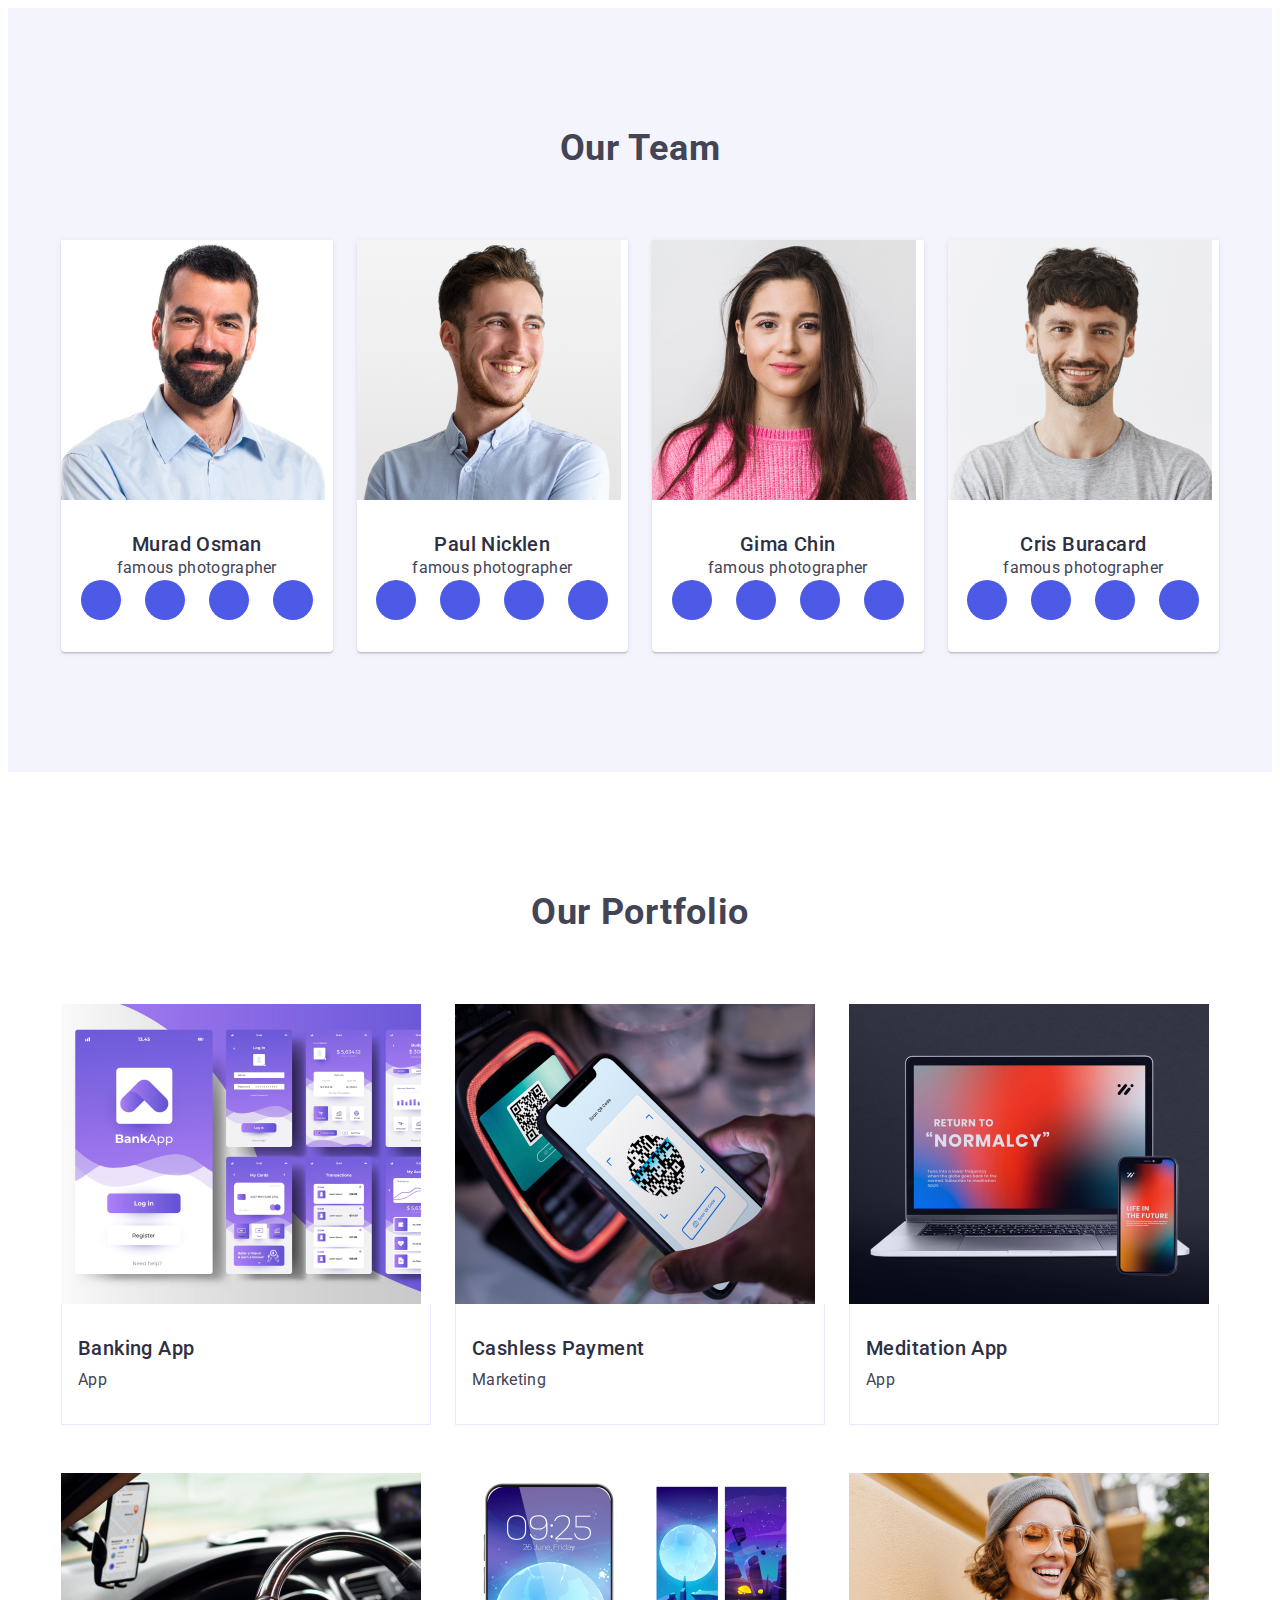
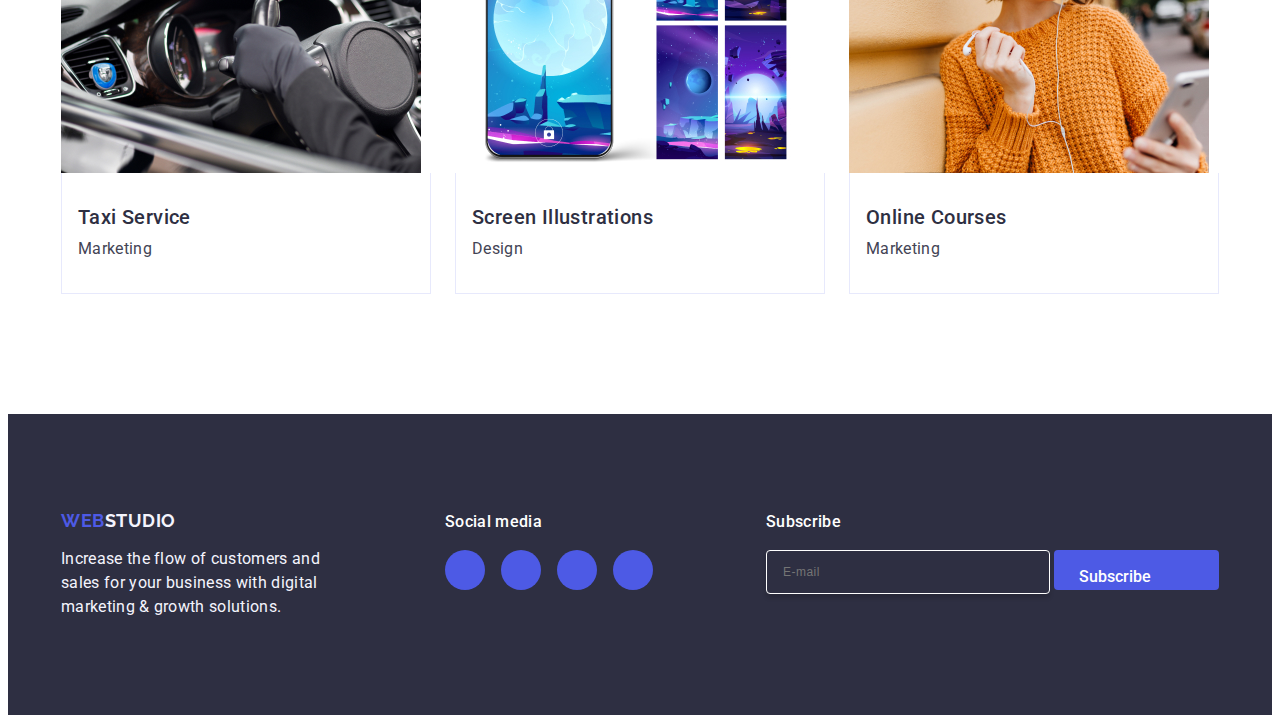
==== index1.html @ aabe5c64 "j" ====
<!DOCTYPE html>
<html lang="en">

<head>
    <meta charset="UTF-8">
    <meta name="viewport" content="width=device-width, initial-scale=1.0">
    <title>Document</title>
    <link rel="preconnect" href="https://fonts.googleapis.com">
    <link rel="preconnect" href="https://fonts.gstatic.com" crossorigin>
    <link
        href="https://fonts.googleapis.com/css2?family=Kaushan+Script&family=Montserrat:wght@400;700&family=Raleway:ital,wght@0,400;1,100;1,400&family=Roboto:wght@500&display=swap"
        rel="stylesheet">
    <link rel="preconnect" href="https://fonts.googleapis.com">
    <link rel="preconnect" href="https://fonts.gstatic.com" crossorigin>
    <link
        href="https://fonts.googleapis.com/css2?family=Kaushan+Script&family=Montserrat:wght@400;700&family=Raleway:ital,wght@0,400;1,100;1,400&family=Roboto:wght@100;500&display=swap"
        rel="stylesheet">
    <link rel="stylesheet" href="https://cdnjs.cloudflare.com/ajax/libs/modern-normalize/2.0.0/modern-normalize.min.css"
        integrity="sha512-4xo8blKMVCiXpTaLzQSLSw3KFOVPWhm/TRtuPVc4WG6kUgjH6J03IBuG7JZPkcWMxJ5huwaBpOpnwYElP/m6wg=="
        crossorigin="anonymous" referrerpolicy="no-referrer" />
    <link rel="stylesheet" href="css/style.css">


</head>
<body class="body">
    <section class="sectionthird">
        <div class="container">
            <h2 class="ourteam">Our Team</h2>
            <ul class="forthscroll">
                <li class="teamlist">
                    <img class="picture" src="./images/images.jpg" alt="First">
                    <div class="listcontainer">
                        <h3 class="personal-name">Murad Osman</h3>
                        <p class="secondparagraf">famous photographer</p>
                        <ul class="social-networks">
                            <li class="popular-networks">
                                <a class="link-popular-network" href="https://www.instagram.com/muradosmann/">
                                    <svg class="icons-popular-network" width="16" height="16">
                                        <use href="./images/icons.svg#icon-instagram-2">
    
                                        </use>
                                    </svg>
                                </a>
                            </li>
                            <li class="popular-networks">
                                <a class="link-popular-network" href="">
                                    <svg class="icons-popular-network" width="16" height="16">
                                        <use href="./images/icons.svg#icon-twitter-1">
    
                                        </use>
                                    </svg>
                                </a>
                            </li>
                            <li class="popular-networks">
                                <a class="link-popular-network" href="https://www.facebook.com/murad.osmanov/">
                                    <svg class="icons-popular-network" width="16" height="16">
                                        <use href="./images/icons.svg#icon-facebook-1">
    
                                        </use>
                                    </svg>
                                </a>
                            </li>
                            <li class="popular-networks">
                                <a class="link-popular-network" href="https://qa.linkedin.com/in/murad-osman-aaa67392?trk=people-guest_people_search-card">
                                    <svg class="icons-popular-network" width="16" height="16">
                                        <use href="./images/icons.svg#icon-linkedin-1">
    
                                        </use>
                                    </svg>
                                </a>
                            </li>
    
                        </ul>
                    </div>
    
    
                </li>
                <li class="teamlist">
                    <img src="./images/images(1).jpg" alt="Second" class="picture">
                    <div class="listcontainer">
                        <h3 class="personal-name">Paul Nicklen</h3>
                        <p class="secondparagraf">famous photographer</p>
                        <ul class="social-networks">
                            <li class="popular-networks">
                                <a class="link-popular-network" href="https://www.instagram.com/paulnicklen/">
                                    <svg class="icons-popular-network" width="16" height="16">
                                        <use href="./images/icons.svg#icon-instagram-2">
    
                                        </use>
                                    </svg>
                                </a>
                            </li>
                            <li class="popular-networks">
                                <a class="link-popular-network" href="">
                                    <svg class="icons-popular-network" width="16" height="16">
                                        <use href="./images/icons.svg#icon-twitter-1">
    
                                        </use>
                                    </svg>
                                </a>
                            </li>
                            <li class="popular-networks">
                                <a class="link-popular-network" href="https://www.facebook.com/paulnicklen/?locale=uk_UA">
                                    <svg class="icons-popular-network" width="16" height="16">
                                        <use href="./images/icons.svg#icon-facebook-1">
    
                                        </use>
                                    </svg>
                                </a>
                            </li>
                            <li class="popular-networks">
                                <a class="link-popular-network" href="https://ca.linkedin.com/in/paulnicklen">
                                    <svg class="icons-popular-network" width="16" height="16">
                                        <use href="./images/icons.svg#icon-linkedin-1">
    
                                        </use>
                                    </svg>
                                </a>
                            </li>
    
                        </ul>
                    </div>
    
                </li>
                <li class="teamlist">
                    <img src="./images/images(2).jpg" alt="Third" class="picture">
                    <div class="listcontainer">
                        <h3 class="personal-name">Gima Chin</h3>
                        <p class="secondparagraf">famous photographer</p>
                        <ul class="social-networks">
                            <li class="popular-networks">
                                <a class="link-popular-network" href="https://www.instagram.com/jimmy_chin/">
                                    <svg class="icons-popular-network" width="16" height="16">
                                        <use href="./images/icons.svg#icon-instagram-2">
    
                                        </use>
                                    </svg>
                                </a>
                            </li>
                            <li class="popular-networks">
                                <a class="link-popular-network" href="">
                                    <svg class="icons-popular-network" width="16" height="16">
                                        <use href="./images/icons.svg#icon-twitter-1">
    
                                        </use>
                                    </svg>
                                </a>
                            </li>
                            <li class="popular-networks">
                                <a class="link-popular-network" href="https://m.facebook.com/story.php?story_fbid=pfbid0i3Fjp8Tf3xYfPjSkAqc81j6eZsT61xGSkfozCUS9QRbA53wp9Hopq6xRdxMQD6QPl&id=605854529581047">
                                    <svg class="icons-popular-network" width="16" height="16">
                                        <use href="./images/icons.svg#icon-facebook-1">
    
                                        </use>
                                    </svg>
                                </a>
                            </li>
                            <li class="popular-networks">
                                <a class="link-popular-network" href="https://www.linkedin.com/in/jimmy-chin-1407905">
                                    <svg class="icons-popular-network" width="16" height="16">
                                        <use href="./images/icons.svg#icon-linkedin-1">
    
                                        </use>
                                    </svg>
                                </a>
                            </li>
    
                        </ul>
                    </div>
    
                </li>
                <li class="teamlist">
                    <img src="./images/images(3).jpg" alt="Fourth" class="picture">
                    <div class="listcontainer">
                        <h3 class="personal-name">Cris Buracard</h3>
                        <p class="secondparagraf">famous photographer</p>
                        <ul class="social-networks">
                            <li class="popular-networks">
                                <a class="link-popular-network" href="https://www.instagram.com/chrisburkard/?hl=en">
                                    <svg class="icons-popular-network" width="16" height="16">
                                        <use href="./images/icons.svg#icon-instagram-2">
    
                                        </use>
                                    </svg>
                                </a>
                            </li>
                            <li class="popular-networks">
                                <a class="link-popular-network" href="">
                                    <svg class="icons-popular-network" width="16" height="16">
                                        <use href="./images/icons.svg#icon-twitter-1">
    
                                        </use>
                                    </svg>
                                </a>
                            </li>
                            <li class="popular-networks">
                                <a class="link-popular-network" href="">
                                    <svg class="icons-popular-network" width="16" height="16">
                                        <use href="./images/icons.svg#icon-facebook-1">
    
                                        </use>
                                    </svg>
                                </a>
                            </li>
                            <li class="popular-networks">
                                <a class="link-popular-network" href="">
                                    <svg class="icons-popular-network" width="16" height="16">
                                        <use href="./images/icons.svg#icon-linkedin-1">
    
                                        </use>
                                    </svg>
                                </a>
                            </li>
    
                        </ul>
                    </div>
    
                </li>
    
            </ul>
        </div>
    </section>
</body>


























<section class="sectionforth">
    <div class="container">
        <h2 class="ourteam">Our Portfolio</h2>
        <ul class="fifthscroll">
            <li class="portfoliolist">
                <div class="image-container">
                    <img src="./images/images4.jpg" alt="Fifth" class="portfolio-images">
                    <p class="paragraf-picture">
                        14 Stylish and User-Friendly App Design Concepts · Task Manager App · Calorie Tracker
                        App · Exotic Fruit Ecommerce App ·
                        Cloud Storage App
                    </p>
                </div>

                <div class="portfoliocontainer">

                    <h3 class="portfoliotitle">Banking App</h3>
                    <p class="firstparagraf">App</p>
                </div>


            </li>
            <li class="portfoliolist">
                <div class="image-container">
                    <img src="./images/images5.jpg" alt="Sixth" class="portfolio-images">
                    <p class="paragraf-picture">
                        14 Stylish and User-Friendly App Design Concepts · Task Manager App · Calorie Tracker
                        App · Exotic Fruit Ecommerce
                        App ·
                        Cloud Storage App
                    </p>
                </div>
                <div class="portfoliocontainer">

                    <h3 class="portfoliotitle">Cashless Payment</h3>
                    <p class="firstparagraf">Marketing</p>
                </div>

            </li>
            <li class="portfoliolist">
                <div class="image-container">
                    <img src="./images/images6.jpg" alt="Seventh" class="portfolio-images">
                    <p class="paragraf-picture">
                        14 Stylish and User-Friendly App Design Concepts · Task Manager App · Calorie Tracker
                        App · Exotic Fruit Ecommerce
                        App ·
                        Cloud Storage App
                    </p>
                </div>
                <div class="portfoliocontainer">

                    <h3 class="portfoliotitle">Meditation App</h3>
                    <p class="firstparagraf">App</p>
                </div>

            </li>
            <li class="portfoliolist">
                <div class="image-container">
                    <img src="./images/images7.jpg" alt="Eighth" class="portfolio-images">
                    <p class="paragraf-picture">
                        14 Stylish and User-Friendly App Design Concepts · Task Manager App · Calorie Tracker
                        App · Exotic Fruit Ecommerce
                        App ·
                        Cloud Storage App
                    </p>
                </div>
                <div class="portfoliocontainer">

                    <h3 class="portfoliotitle">Taxi Service</h3>
                    <p class="firstparagraf">Marketing</p>
                </div>

            </li>
            <li class="portfoliolist">
                <div class="image-container">
                    <img src="./images/images8.jpg" alt="Ninth" class="portfolio-images">
                    <p class="paragraf-picture">
                        14 Stylish and User-Friendly App Design Concepts · Task Manager App · Calorie Tracker
                        App · Exotic Fruit Ecommerce
                        App ·
                        Cloud Storage App
                    </p>
                </div>
                <div class="portfoliocontainer">

                    <h3 class="portfoliotitle">Screen Illustrations</h3>
                    <p class="firstparagraf">Design</p>
                </div>

            </li>
            <li class="portfoliolist">
                <div class="image-container">
                    <img src="./images/images9.jpg" alt="Tenth" class="portfolio-images">
                    <p class="paragraf-picture">
                        14 Stylish and User-Friendly App Design Concepts · Task Manager App · Calorie Tracker
                        App · Exotic Fruit Ecommerce
                        App ·
                        Cloud Storage App
                    </p>
                </div>
                <div class="portfoliocontainer">

                    <h3 class="portfoliotitle">Online Courses</h3>
                    <p class="firstparagraf">Marketing</p>
                </div>

            </li>


        </ul>
    </div>
</section>



</main>
<!-- Нижняя часть -->
<footer class="footer">
    <div class="footer-container container">
        <div class="block-footer">
            <a class="logo-type-second" href="./index.html">Web<span class="sppart-second">Studio</span></a>
            <p class="footerparagraf">Increase the flow of customers and sales for your business with digital
                marketing & growth
                solutions.</p>
        </div>
        <div class="footer-social-media">
            <p class="second-footer-paragraf">
                Social media
            </p>
            <ul class="footer-social-networks">
                <li class="footer-list">
                    <a class="footer-link" href="">
                        <svg class="footer-icons" width="24" height="24">
                            <use href="./images/icons.svg#icon-instagram-2">

                            </use>
                        </svg>
                    </a>
                </li>
                <li class="footer-list">
                    <a class="footer-link" href="">
                        <svg class="footer-icons" width="24" height="24">
                            <use href="./images/icons.svg#icon-twitter-1">

                            </use>
                        </svg>
                    </a>
                </li>
                <li class="footer-list">
                    <a class="footer-link" href="">
                        <svg class="footer-icons" width="24" height="24">
                            <use href="./images/icons.svg#icon-facebook-1">

                            </use>
                        </svg>
                    </a>
                </li>
                <li class="footer-list">
                    <a class="footer-link" href="">
                        <svg class="footer-icons" width="24" height="24">
                            <use href="./images/icons.svg#icon-linkedin-1">

                            </use>
                        </svg>
                    </a>
                </li>
            </ul>
        </div>
        <div class="container-form">
            <p class="paragraf-form">Subscribe</p>
            <form class="place-post" action="form">
                <label class="sticker" for="e-mail">
                    <input class="e-mail" name="post" type="email" id="e-mail" placeholder="E-mail">
                </label>
                <button class="subscribe-button" type="submit">
                    Subscribe
                    <svg class="subsribe-footer-icons" width="24" height="24">
                        <use href="./images/icons.svg#icon-Frame-3">

                        </use>
                    </svg>
                </button>
            </form>
        </div>
    </div>

</footer>
<div class="container-modal-window">
    <div class="modal-window">
        <button type="button" class="window-cross" title="close">
            <svg class="modal-icons" width="8" height="8">
                <use href="./images/icons.svg#icon-close-black-18dp-2-1"></use>
            </svg>
        </button>
        <p class="modal-paragraf">
            Leave your contacts and we will call you back
        </p>
        <form action="form">
            <div class="form-modal-window">
                <label class="first-field" for="user-name">
                    Name
                </label>
                <div class="container-field-icons">
                    <input class="input-field" type="text" id="user-name" name="user-name">
                    <svg class="modal-icons-field" width="18" height="24">
                        <use href="./images/icons.svg#icon-Frame-1">

                        </use>
                    </svg>
                </div>
            </div>
            <div class="form-modal-window">
                <label class="first-field" for="phone">
                    Phone
                </label>
                <div class="container-field-icons">
                    <input class="input-field" type="text" id="phone" name="phone">
                    <svg class="modal-icons-field" width="18" height="24">
                        <use href="./images/icons.svg#icon-phone-black-18dp-1">

                        </use>
                    </svg>
                </div>
            </div>
            <div class="form-modal-window">
                <label class="first-field" for="email">
                    Email
                </label>
                <div class="container-field-icons">
                    <input class="input-field" type="text" id="email" name="email">
                    <svg class="modal-icons-field" width="18" height="24">
                        <use href="./images/icons.svg#icon-email-black-18dp-1">

                        </use>
                    </svg>
                </div>
            </div>
            <div class="forth-form">
                <label class="first-field" for="user-comment">
                    Comment
                </label>
                <textarea class="field-text" name="user-comment" id="user-comment" cols="30" rows="10"
                    placeholder="Text input"></textarea>
            </div>
            <div class="check-box">
                <input class="footer-checkbox visually-hidden" type="checkbox" id="user-privacy" name="user-privacy"
                    value="true">
                <label class="privacy" for="user-privacy">

                    <span class="second-part-privacy">
                        <svg class="privacy-icons" width="10" height="8">
                            <use href="./images/icons.svg#icon-Checkbox-1">

                            </use>
                        </svg>
                    </span>
                    I accept the terms and conditions of the <a class="footer-checkbox-link"
                        href="https://help.twitter.com/ru/rules-and-policies">Privacy Policy</a>

                </label>
            </div>
            <button class="modal-window-button">
                Send

            </button>
        </form>
    </div>

</div>
<!-- MOBILE MENU -->
<div class="mobile-menu">
    <button class="menu-btn" type="button" title="close">
        <svg class="menu-btn-icon" width="8" height="8">
            <use href="./images/icons.svg#icon-close-black-18dp-2-1"></use>
        </svg>
    </button>
    <ul class="mobile-menu-list">
        <li class="mobile-menu-item">
            <a href="" class="mobile-menu-link current">
                Studio
            </a>
        </li>
        <li class="mobile-menu-item">
            <a href="" class="mobile-menu-link">
                Portfolio
            </a>
        </li>
        <li class="mobile-menu-item">
            <a href="" class="mobile-menu-link">
                Contacts
            </a>
        </li>
    </ul>
    <ul class="mobile-menu-contacts">
        <li class="mobile-menu-item">
            <a href="" class="mobile-menu-contact accent" href="tel:+110001111111">
                +11 (000) 111-11-11
            </a>
        </li>
        <li class="mobile-menu-item">
            <a href="" class="mobile-menu-contact" href="mailto:info@devstudio.com">
                info@devstudio.com
            </a>
        </li>
    </ul>
    <ul class="mobile-menu-socials footer-social-networks">
        <li class="footer-list">
            <a class="footer-link" href="">
                <svg class="footer-icons" width="24" height="24">
                    <use href="./images/icons.svg#icon-instagram-2">

                    </use>
                </svg>
            </a>
        </li>
        <li class="footer-list">
            <a class="footer-link" href="">
                <svg class="footer-icons" width="24" height="24">
                    <use href="./images/icons.svg#icon-twitter-1">

                    </use>
                </svg>
            </a>
        </li>
        <li class="footer-list">
            <a class="footer-link" href="">
                <svg class="footer-icons" width="24" height="24">
                    <use href="./images/icons.svg#icon-facebook-1">

                    </use>
                </svg>
            </a>
        </li>
        <li class="footer-list">
            <a class="footer-link" href="">
                <svg class="footer-icons" width="24" height="24">
                    <use href="./images/icons.svg#icon-linkedin-1">

                    </use>
                </svg>
            </a>
        </li>
    </ul>
---- css/style.css ----
.body {
    font-family: 'Roboto', sans-serif;
    color: #434455;
    background-color: #FFFFFF;

}

h1,
h2,
h3,
h4,
h5,
h6,
p {
    margin: 0;
}

ul {
    margin: 0;
    padding: 0;
    list-style: none;
}

img {
    display: block;
}

a {
    text-decoration: none;

}

::after {
    width: 100%
}

.header {
    border-bottom: 1px solid #e7e9fc;
    /* display: flex; */
    box-shadow: 0px 2px 1px rgba(46, 47, 66, 0.08), 0px 1px 1px rgba(46, 47, 66, 0.16), 0px 1px 6px rgba(46, 47, 66, 0.08);
}

.container {
    max-width: 320px;
    padding-left: 16px;
    padding-right: 16px;
    margin-left: auto;
    margin-right: auto;
    /* width: 1158px;
    margin: 0 auto;
     */
}

@media screen and (min-width: 768px) {
    .container {
        max-width: 768px;
        /* padding-left: 16px;
        padding-right: 16px;
        margin-left: auto;
        margin-right: auto; */
    }
}

@media screen and (min-width: 1158px) {
    .container {
        max-width: 1158px;
        padding-left: 15px;
        padding-right: 15px;
        /* padding-left: 16px;
        padding-right: 16px;
        margin-left: auto;
        margin-right: auto; */
    }
}

.header-container {
    display: flex;
    align-items: center;
    justify-content: space-between;
}

.spisoc {
    display: flex;
    margin: auto;
    align-items: center;

}

.logo-type {
    font-family: "Raleway", sans-serif;
    font-weight: 700;
    font-size: 18px;
    line-height: 1.17;
    letter-spacing: 0.03em;
    text-transform: uppercase;
    color: #4d5ae5;
    margin-right: 76px;

}

.firstscroll {
    display: flex;
    gap: 40px;
}


@media only screen and (max-width: 767.98px) {
    .firstscroll {
        display: none;
    }
}


.secondscroll {
    display: flex;
    gap: 40px;
}


@media only screen and (min-width: 768px) {
    .secondscroll {
        display: block;
    }
}

@media only screen and (min-width: 1158px) {
    .secondscroll {
        display: flex;
    }
}

@media only screen and (max-width: 767.98px) {
    .secondscroll {
        display: none;
    }
}


.sppart {
    color: #2e2f42
}

.list-nav {
    font-weight: 500;
    line-height: 1.5;
    letter-spacing: 0.02em;
    display: block;
    padding: 24px 0;
    position: relative;
    color: #404bbf;
    transition: color 250ms cubic-bezier(0.4, 0, 0.2, 1);
}

.list {
    font-weight: 500;
    line-height: 1.5;
    letter-spacing: 0.02em;
    color: #2e2f42;
    padding: 24px 0;
    position: relative;
    transition: color 250ms cubic-bezier(0.4, 0, 0.2, 1);
    display: block;
}

.list:hover {
    color: #404bbf;

}

.list:focus {
    color: #404bbf;
}

.list-nav::after {
    position: absolute;
    content: '';
    left: 0;
    bottom: -1px;
    height: 4px;
    background-color: #404bbf;
    border-radius: 2px;
}

.adress {
    font-style: normal;
    line-height: 1.5;
    letter-spacing: 0.02em;
    color: #434455;
}

.adress:hover {
    color: #404bbf;
}

.adress:focus {
    color: #404bbf;
}

.secondlist {
    line-height: 1.5;
    letter-spacing: 0.02em;
    color: #434455;
    text-decoration: none;
    transition: color 250ms cubic-bezier(0.4, 0, 0.2, 1);
    display: block;
}

.sectionone {
    background-color: #2e2f42;
    padding: 188px 0;
    background-image: linear-gradient(rgba(46, 47, 66, 0.7), rgba(46, 47, 66, 0.7)), url(../images/img-name.jpeg);
    max-width: 1440px;
    background-position: center;
    background-repeat: no-repeat;
    background-size: cover;
    margin: auto;
}

.title {
    font-size: 56px;
    line-height: 1.07;
    text-align: center;
    letter-spacing: 0.02em;
    color: #ffffff;
    max-width: 496px;
    margin: auto;
    margin-bottom: 48px;
}

.button {
    background-color: #4D5AE5;
    font-family: "Roboto", sans-serif;
    font-weight: 500;
    font-size: 16px;
    line-height: 1.5;
    letter-spacing: 0.04em;
    color: #ffffff;
    cursor: pointer;
    display: block;
    min-width: 169px;
    height: 56px;
    border: none;
    border-radius: 4px;
    margin: auto;
    transition: background-color 250ms cubic-bezier(0.4, 0, 0.2, 1);
}

.button:hover {
    background-color: #404BBF;
}

.button:focus {
    background-color: #404BBF;
}

.sectiontwo {
    padding-top: 30px;
    padding-bottom: 120px;
    /* padding: 120px 0; */
}

@media screen and (min-width: 768px) {
    .sectiontwo {}
}

@media screen and (min-width: 1158px) {
    .sectiontwo {
        padding: 120px 0;
    }

}

.secondlist:hover {
    color: #404bbf;
}

.secondlist:focus {
    color: #404bbf;
}

.visually-hidden {
    position: absolute;
    width: 1px;
    height: 1px;
    margin: -1px;
    border: 0;
    padding: 0;
    white-space: nowrap;
    clip-path: inset(100%);
    clip: rect(0 0 0 0);
    overflow: hidden;
}


.thirdscroll {
    display: flex;
    flex-wrap: wrap;
    gap: 24px;
    padding: 0;
    margin: 0;
    justify-content: center;
}

.listtwo {
    width: 288px;
    /* display: flex;
    width: 288px;
    flex-direction: column;
    align-items: flex-start;
    gap: 8px; */
    /* width: calc((100% - 72px) / 4); */
}

@media screen and (min-width: 768px) {
    .listtwo {
        width: calc((100% - 72px) / 2);

    }
}

@media screen and (min-width: 1158px) {
    .listtwo {
        width: calc((100% - 72px) / 4);
    }
}

.icons-in-section-two {
    visibility: hidden;
    display: flex;
    align-items: center;
    justify-content: center;

    background-color: #f4f4fd;
    border-radius: 4px;

}

@media screen and (min-width: 768px) {
    .icons-in-section-two {
        visibility: hidden;
    }
}

@media screen and (min-width: 1158px) {
    .icons-in-section-two {
        visibility: visible;
        display: flex;
        align-items: center;
        justify-content: center;
        height: 112px;
        background-color: #f4f4fd;
        border-radius: 4px;
        margin-bottom: 8px;
    }
}

.icons {
    display: flex;
    align-items: center;
    justify-content: center;
    height: 112px;
    background-color: #f4f4fd;
    border-radius: 4px;
    margin-bottom: 8px;

}

.t-two {
    font-weight: 500;
    font-size: 20px;
    line-height: 1.2;
    letter-spacing: 0.02em;
    color: #2e2f42;
    text-align: center;
    margin-bottom: 8px;
}


@media screen and (min-width: 768px) {
    .t-two {
        text-align: left;
    }
}

@media screen and (min-width: 1158px) {
    .t-two {
        font-weight: 500;
        font-size: 20px;
        line-height: 24px;
    }
}


.personal-name {
    color: #2E2F42;
    text-align: center;
    font-size: 20px;
    font-style: normal;
    font-weight: 500;
    line-height: 24px;
    letter-spacing: 0.4px;
}

/* .firstparagraf {
    line-height: 1.5;
    letter-spacing: 0.02em;
    text-align: center;
} */
.firstparagraf {
    font-size: 16px;
    line-height: 1.5;
    letter-spacing: 0.02em;
    color: #434455;
}

.secondparagraf {
    font-size: 16px;
    line-height: 1.5;
    letter-spacing: 0.02em;
    color: #434455;
    text-align: center;
    gap: 8px;
}

.sectionthird {
    background-color: #F4F4FD;
    padding: 120px 0;
    /* padding: 120px 0; */

}

@media screen and (min-width: 768px) {
    .sectionthird {
        padding: 120px 0;
        ;
    }
}

@media screen and (min-width: 1158px) {
    .sectionthird {
        padding: 120px 0;

    }
}

.ourteam {
    font-family: Roboto;
    font-size: 36px;
    font-style: normal;
    font-weight: 700;
    line-height: 40px;
    letter-spacing: 0.72px;
    text-transform: capitalize;
    text-align: center;
    margin-bottom: 72px;
    /* font-family: Roboto;
    font-size: 36px;
    font-style: normal;
    font-weight: 700;
    line-height: 40px;
    letter-spacing: 0.72px;
    text-transform: capitalize;
    margin-bottom: 72px;
    text-align: center; */
}

@media only screen and (min-width: 768px) {
    .ourteam {

        text-align: center;
    }
}

@media only screen and (min-width: 1158px) {
    .ourteam {
        text-align: center;





    }
}

.forthscroll {
    display: flex;
    flex-wrap: wrap;
    gap: 24px;
    padding: 0;
    margin: 0;
    justify-content: center;
}

.teamlist {
    /* width: 100%; */
    /* max-width: 288px; */
    /* width: calc((100% - 72px) / 4); */
    text-align: center;
    background-color: #FFFFFF;
    border-radius: 0px 0px 4px 4px;
    box-shadow: 0px 1px 6px rgba(46, 47, 66, 0.08), 0px 1px 1px rgba(46, 47, 66, 0.16), 0px 2px 1px rgba(46, 47, 66, 0.08);

}

@media screen and (min-width: 768px) {
    .teamlist {
        width: calc((100% - 72px) / 2);
    }


}

@media screen and (min-width: 1158px) {
    .teamlist {
        width: calc((100% - 72px) / 4);
    }


}

.picture {
    width: 288px;

}

@media screen and (min-width: 768px) {
    .picture {
        width: 332px;
    }


}

@media screen and (min-width: 1158px) {
    .picture {
        width: 264px;
    }


}

.social-networks {
    display: flex;
    justify-content: center;
    gap: 24px;



}

.popular-networks {
    width: 40px;
    height: 40px;

}

.link-popular-network {
    width: 100%;
    height: 100%;
    background-color: #4d5ae5;
    border-radius: 50%;
    display: flex;
    align-items: center;
    justify-content: center;
    margin-bottom: 32px;
    transition: background-color 250ms cubic-bezier(0.4, 0, 0.2, 1);

}

.link-popular-network:hover,
.link-popular-network:focus {
    background-color: #404bbf;
}

.icons-popular-network {
    fill: #f4f4fd;
}

.listcontainer {
    padding: 32px 0;

}

.sectionforth {
    padding-top: 120px;
    padding-bottom: 120px;
}

.portfoliotitle {
    font-weight: 500;
    font-size: 20px;
    line-height: 1.2;
    letter-spacing: 0.02em;
    color: #2e2f42;

    margin-bottom: 8px;
}

.fifthscroll {
    display: flex;
    flex-wrap: wrap;
    column-gap: 24px;
    row-gap: 48px;
    padding: 0;
    margin: 0;
    justify-content: center;
}

.portfoliolist {
    /* width: calc((100% - 48px) / 3); */
    transition: box-shadow 250ms cubic-bezier(0.4, 0, 0.2, 1);
}

@media screen and (min-width: 768px) {
    .portfoliolist {
        width: calc((100% - 48px) / 2);
    }


}

@media screen and (min-width: 1158px) {
    .portfoliolist {
        width: calc((100% - 48px) / 3);
    }


}

.portfoliolist:hover {
    box-shadow: 0px 1px 6px rgba(46, 47, 66, 0.08), 0px 1px 1px rgba(46, 47, 66, 0.16), 0px 2px 1px rgba(46, 47, 66, 0.08);

}

.portfolio-images {
    width: 288px;
    height: 280px;
}

@media screen and (min-width: 768px) {
    .portfolio-images {
        width: 356px;
        height: 300px;
    }


}

@media screen and (min-width: 1158px) {
    .portfolio-images {
        width: 360px;
        flex-shrink: 0;
    }


}

.image-container {
    position: relative;
    overflow: hidden;

}

.paragraf-picture {
    position: absolute;
    top: 0;
    font-size: 16px;
    line-height: 1.5;
    letter-spacing: 0.02em;
    color: #f4f4fd;
    padding: 40px 32px;
    background-color: #4d5ae5;
    height: 100%;
    width: 100%;
    transform: translateY(100%);
    transition: transform 250ms cubic-bezier(0.4, 0, 0.2, 1);
}

li:hover p {
    transform: translateY(0%);
}

.portfoliocontainer {
    padding: 32px 16px;
    border: 1px solid #e7e9fc;
    border-top: none;

}

.footer {
    background-color: #2e2f42;
    padding: 96px 0;
}
@media only screen and (max-width: 767.98px) {
    .footer {
        text-align: center;
    }
}
.footer
.logo-type-second {
    font-family: "Raleway", sans-serif;
    font-weight: 700;
    font-size: 18px;
    line-height: 1.17;
    letter-spacing: 0.03em;
    text-transform: uppercase;
    color: #4d5ae5;
    display: inline-block;
    margin-bottom: 16px;
    display: block;
}
@media only screen and (min-width: 768px) and (max-width: 1199.98px) {
    .footer-container {
        padding: 0 108px;
    }
}
@media only screen and (min-width: 768px) {
    .footer-container {
        display: flex;
        flex-wrap: wrap;
        gap: 72px 24px;
    }
}
@media only screen and (min-width: 1158px) {
    .footer-container {
        
        gap: 0;
    }
}

@media only screen and (max-width: 767.98px) {
    .block-footer {
        margin-bottom: 72px;
    }
}
@media only screen and (min-width: 768px) {
    .block-footer {
        max-width: 264px;
    }
}
@media only screen and (max-width: 767.98px) {
    .footer-social-media {
        margin-bottom: 72px;
    }
}
@media only screen and (min-width: 1158px) {
    .footer-social-media {
        margin-right: auto;
    }
}
@media only screen and (max-width: 767.98px) {
    .container-form {
        margin-bottom: 72px;
    }
}


.sppart-second {
    color: #f4f4fd;
}

/* .container-footer {
    width: 375px;
    margin: 0 auto;
    padding: 0 15px;
    display: flex;
    align-items: baseline;
} 
@media only screen and (min-width: 768px) {
    .container-footer {
        max-width: 736px;
    }
}  */
.block-footer {
    
    /* margin: auto; */
    /* margin-right: 120px; */
    
}
@media only screen and (min-width: 1158px) {
    .block-footer {
        margin-right: 120px;
    }
}

.footerparagraf {
    line-height: 1.5;
    letter-spacing: 0.02em;
    color: #F4F4FD;
    /* max-width: 264px; */
    text-align: left;
}


.second-footer-paragraf {
    font-weight: 500;
    font-size: 16px;
    line-height: 1.5;
    letter-spacing: 0.02em;
    color: #FFFFFF;
    margin-bottom: 16px;
    
}

.footer-social-networks {
    display: flex;
    justify-content: center;
    gap: 16px;
    
}


.footer-list {
    width: 40px;
    height: 40px;
}

.footer-link {
    width: 100%;
    height: 100%;
    background-color: #4d5ae5;
    border-radius: 50%;
    display: flex;
    align-items: center;
    justify-content: center;
    transition: background-color 250ms cubic-bezier(0.4, 0, 0.2, 1);
}

.footer-link:hover,
.footer-link:focus {
    background-color: #31d0aa;
}

.footer-icons {
    fill: #f4f4fd;
}
.paragraf-form {
    margin-bottom: 16px;
    font-weight: 500;
    font-size: 16px;
    line-height: 1.5;
    letter-spacing: 0.02em;
    color: #ffffff;
}

.place-post {
    display: flex;
    flex-wrap: wrap;
    gap: 16px 24px;
    justify-content: center;
}
@media only screen and (min-width: 768px) {
    .container-form {
        flex-wrap: nowrap;
        max-width: 453px;
        width: 100%;
    }
}
.sticker {
    width: 100%;
}
@media only screen and (min-width: 768px) {
    .sticker {
        max-width: 264px;
    }
}
.e-mail {
    width: 100%;
    height: 40px;
    border: 1px solid #ffffff;
    background-color: transparent;
    outline: transparent;
    font-size: 12px;
    line-height: 2;
    letter-spacing: 0.04em;
    padding-left: 16px;
    box-shadow: 0px 4px 4px rgba(0, 0, 0, 0.15);
    border-radius: 4px;
    color: #ffffff;

}

.placeholder {
    color: #ffffff;
}

.subscribe-button {
    
    padding: 8px 24px;
    border-radius: 4px;
    background-color: #4D5AE5;
    align-items: center;
    font-family: "Roboto", sans-serif;
    font-size: 16px;
    font-style: normal;
    font-weight: 500;
    line-height: 24px;
    /* letter-spacing: 0.02em; */
    height: 40px;
    min-width: 165px;
    /* 
    
    height: 40px;
    display: flex; */
    /* justify-content: center; */
    
    
    color: #ffffff;
    cursor: pointer;
    
    border: none;
    
}

.subsribe-footer-icons {
    margin-left: 16px;
}

.container-modal-window {
    position: fixed;
    top: 0;
    left: 0;
    width: 100%;
    height: 100%;
    background-color: rgba(46, 47, 66, 0.4);
    transition: opacity 250ms cubic-bezier(0.4, 0, 0.2, 1), visibility 250ms cubic-bezier(0.4, 0, 0.2, 1);
    transform: translateX(-110%);
    transition: transform 300ms ease;
}

.modal-window {
    position: absolute;
    top: 50%;
    left: 50%;
    transform: translate(-50%, -50%) scale(1);
    width: 288px;
    min-height: 623px;
    background: #fcfcfc;
    box-shadow: 0px 1px 1px rgba(0, 0, 0, 0.14), 0px 1px 3px rgba(0, 0, 0, 0.12), 0px 2px 1px rgba(0, 0, 0, 0.2);
    border-radius: 4px;
    transition: transform 250ms cubic-bezier(0.4, 0, 0.2, 1);
    padding: 72px 24px 24px 24px;
}
@media only screen and (min-width: 768px) {
    .modal-window {
        width: 408px;
        min-height: 584px;
    }
    
}

.window-cross {
    position: absolute;
    top: 24px;
    right: 24px;
    width: 24px;
    height: 24px;
    border-radius: 50%;
    display: flex;
    align-items: center;
    justify-content: center;
    background-color: #e7e9fc;
    border: 1px solid rgba(0, 0, 0, 0.1);
    padding: 0;
    cursor: pointer;
    transition: background-color 250ms cubic-bezier(0.4, 0, 0.2, 1), border 250ms cubic-bezier(0.4, 0, 0.2, 1);

}

.window-cross:hover,
.window-cross:focus {
    background-color: #404bbf;
    border: none;

}

.modal-icons {
    transition: fill 250ms cubic-bezier(0.4, 0, 0.2, 1);
}

.window-cross:hover,
.window-cross:focus {
    fill: #ffffff
}

.modal-paragraf {
    font-weight: 500;
    font-size: 16px;
    line-height: 1.5;
    text-align: center;
    letter-spacing: 0.02em;
    color: #2E2F42;
    margin-bottom: 16px;
}

.form-modal-window {
    margin-bottom: 8px;
}

.first-field {
    font-size: 12px;
    line-height: 1.17;
    letter-spacing: 0.04em;
    color: #8e8f99;
    display: block;
    margin-bottom: 4px;

}

.container-field-icons {
    position: relative;
}

.input-field {
    width: 100%;
    height: 40px;
    border: 1px solid rgba(46, 47, 66, 0.4);
    border-radius: 4px;
    background-color: transparent;
    padding-left: 38px;
    outline: transparent;
    transition: border-color 250ms cubic-bezier(0.4, 0, 0.2, 1);
}

.input-field:focus {
    border-color: #4D5AE5;
}

.modal-icons-field {
    position: absolute;
    left: 16px;
    top: 50%;
    transform: translateY(-50%);
    transition: fill 250ms cubic-bezier(0.4, 0, 0.2, 1);

}

.modal-icons-fields {
    position: absolute;
    left: 16px;
    top: 50%;
    transform: translateY(-50%);
    transition: fill 250ms cubic-bezier(0.4, 0, 0.2, 1);
}

.forth-form {
    margin-bottom: 16px;

}

.field-text {
    width: 100%;
    height: 120px;
    font-size: 12px;
    line-height: 1.17;
    letter-spacing: 0.04em;
    color: rgba(46, 47, 66, 0.4);
    border: 1px solid rgba(46, 47, 66, 0.4);
    border-radius: 4px;
    background-color: transparent;
    padding: 8px 16px;
    outline: transparent;
    resize: none;
    transition: border-color 250ms cubic-bezier(0.4, 0, 0.2, 1);
}

.field-text:focus {
    border-color: #4D5AE5;
}

.check-box {
    margin-bottom: 24px;
}

.privacy {
    font-size: 12px;
    line-height: 1.17;
    letter-spacing: 0.04em;
    color: #8e8f99;
}

.second-part-privacy {
    width: 16px;
    height: 16px;
    border: 1px solid rgba(46, 47, 66, 0.4);
    border-radius: 2px;
    transition: background-color 250ms cubic-bezier(0.4, 0, 0.2, 1), border 250ms cubic-bezier(0.4, 0, 0.2, 1), fill 250ms cubic-bezier(0.4, 0, 0.2, 1);
    display: inline-flex;
    align-items: center;
    justify-content: center;
    fill: transparent;
}

.footer-checkbox:checked+.privacy .second-part-privacy {
    background-color: #404bbf;
    border: none;
    fill: #F4F4FD;
}

.footer-checkbox-link {
    color: #4d5ae5;
}

.modal-window-button {
    display: block;
    min-width: 169px;
    height: 56px;
    font-family: "Roboto", sans-serif;
    font-size: 16px;
    font-weight: 500;
    line-height: 1.5;
    letter-spacing: 0.04em;
    color: #ffffff;
    cursor: pointer;
    background-color: #4D5AE5;
    border: none;
    border-radius: 4px;
    transition: background-color 250ms cubic-bezier(0.4, 0, 0.2, 1);
    margin: auto;
}

.menu-btn {
    display: flex;
    align-items: center;
    justify-content: center;
    margin-left: auto;
}

@media only screen and (min-width: 768px) {
    .menu-btn {
        display: none;
    }
}

.mobile-menu {
    display: flex;
    flex-direction: column;
    position: fixed;
    top: 0;
    left: 0;
    width: 100%;
    height: 100%;
    background-color: #fff;
    padding: 72px 16px 40px;
    transform: translateX(-100%);
    transition: transform 300ms ease, visibility 300ms ease;
    visibility: hidden;
}
.mobile-menu.is-open {
    transform: translateX(0);
    visibility: visible;
}

.mobile-menu .menu-btn {
    position: absolute;
    top: 24px;
    right: 24px;
    border: 1px solid #e7e9fc;
    border-radius: 50px;
    display: flex;
    justify-content: center;
    width: 24px;
    height: 24px;
}

.mobile-menu-item:not(:last-child) {
    margin-bottom: 40px;
}

.mobile-menu-list {
    margin-bottom: auto;
}

.mobile-menu-link {
    font-size: 36px;
    font-weight: 700;
    line-height: 40px;
    letter-spacing: 0.72px;
    text-transform: capitalize;
    color: var(--NAVY-BLUE, #2E2F42);
}


.mobile-menu-link.current {
    color: #404bbf;
}

.mobile-menu-contacts {
    margin-bottom: 48px;
}

.mobile-menu-contacts .mobile-menu-item:not(:last-child) {
    margin-bottom: 24px;
}

.mobile-menu-contact {
    color: #434455;

    font-size: 20px;
    font-style: normal;
    font-weight: 500;
    line-height: 24px;
    letter-spacing: 0.4px;
}

.mobile-menu-contact.accent {
    color: #4d5ae5;
}

.mobile-menu-socials {
    gap: 40px;

}

.mobile-menu-socials .footer-social-networks {
    border-radius: 50%;
}
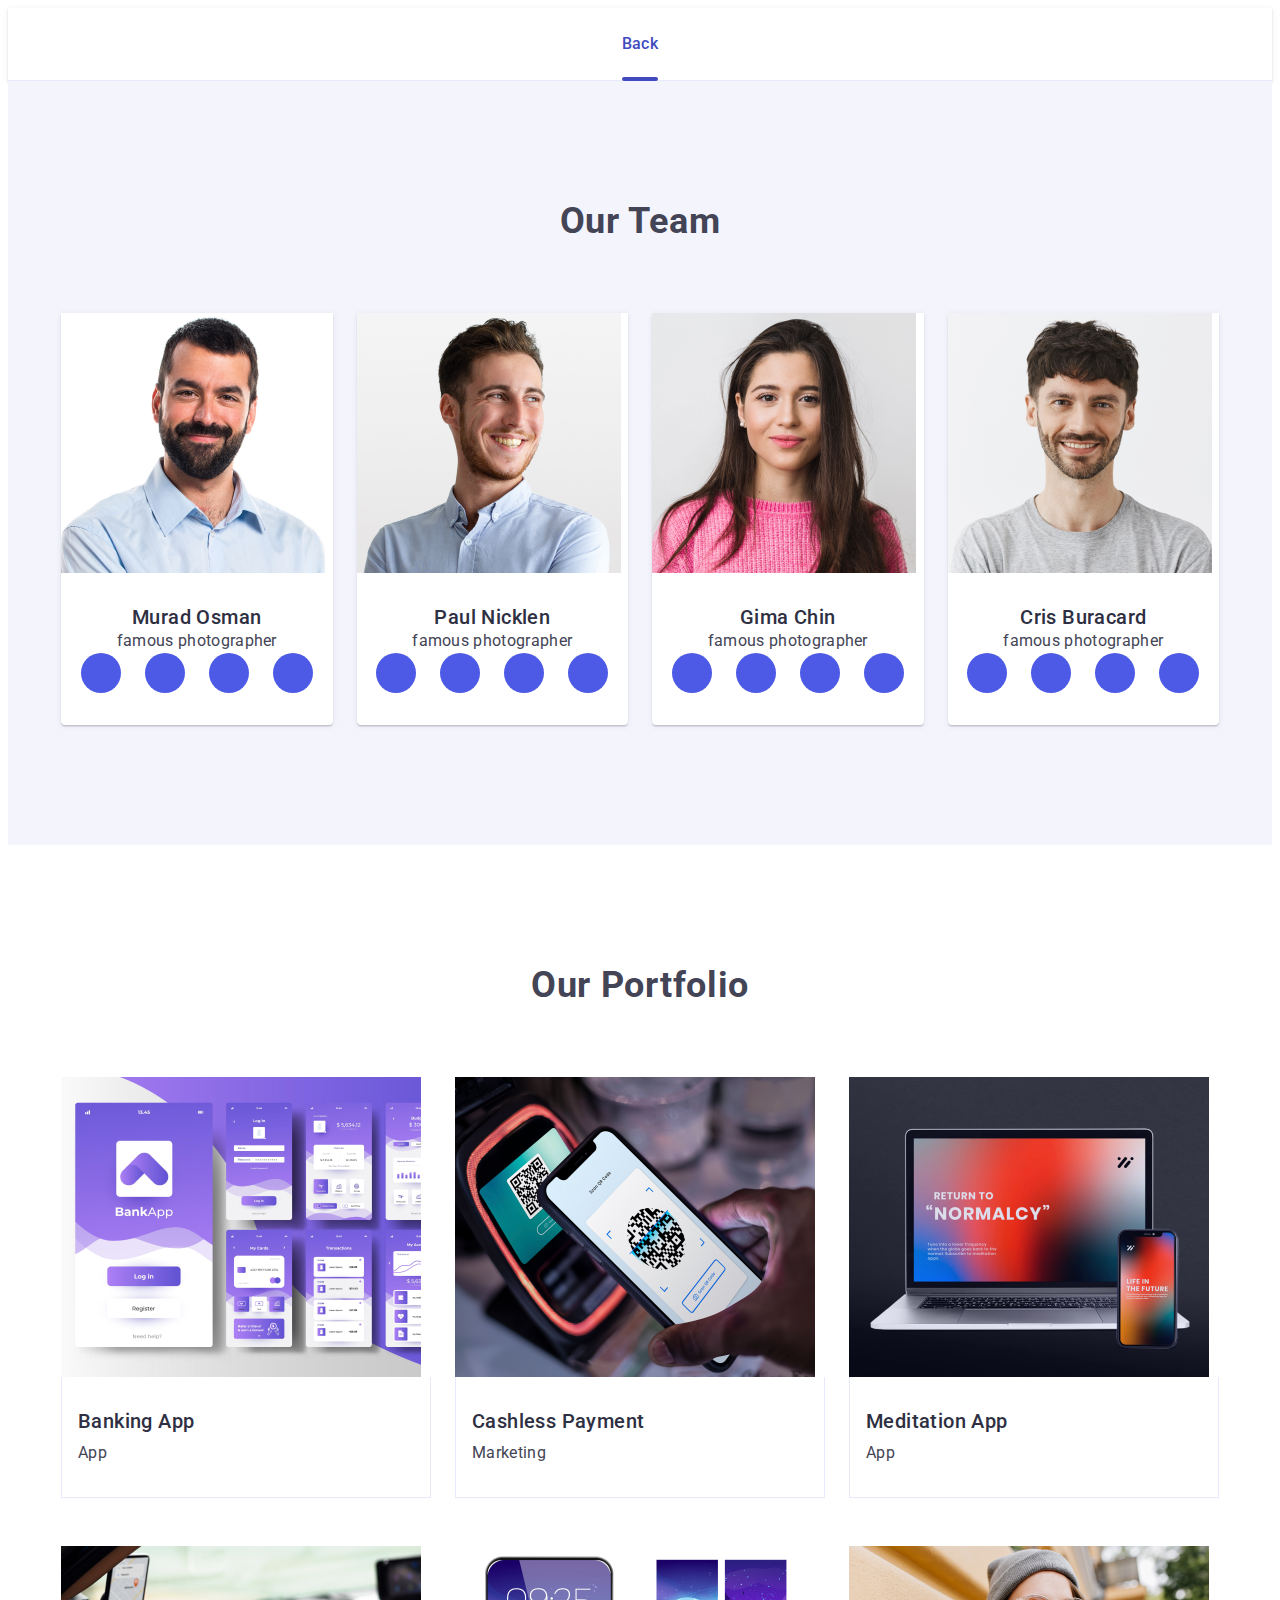
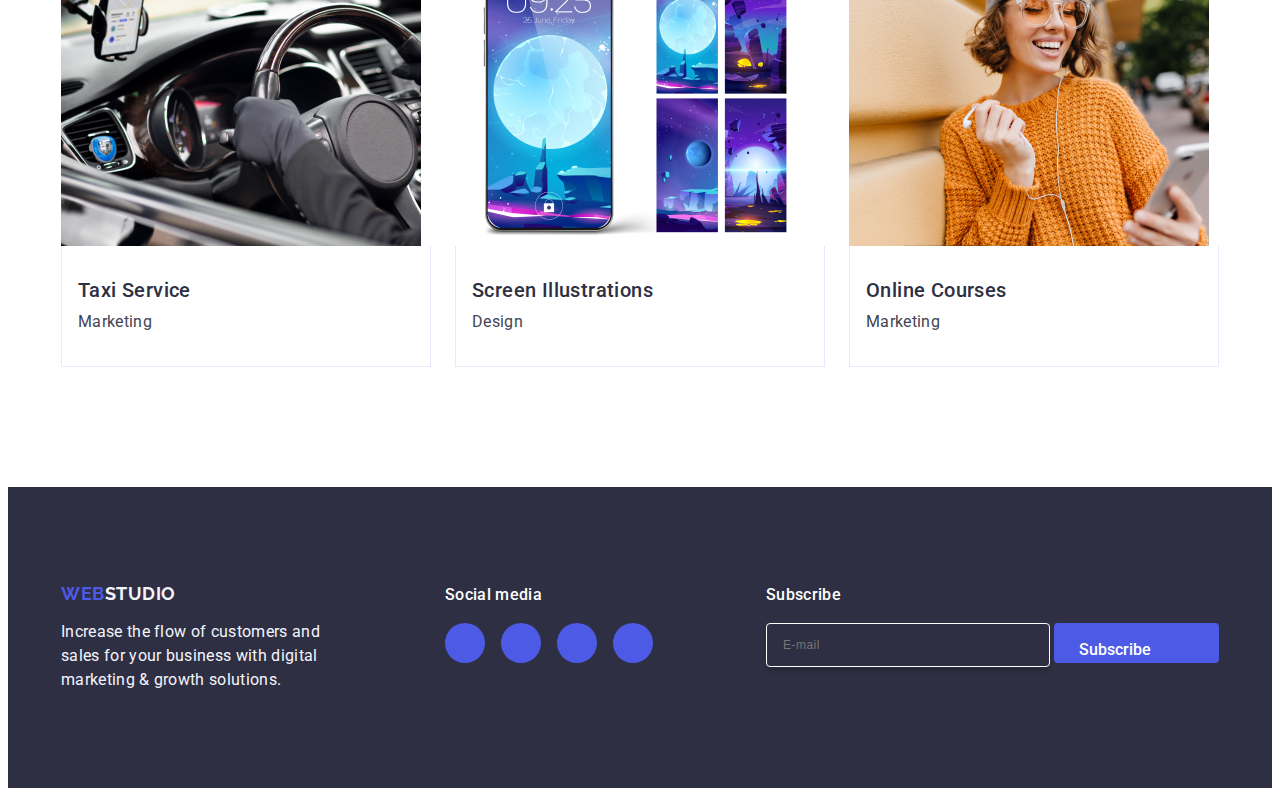
==== commit 1341c047: "Update index1.html" ====
--- a/index1.html
+++ b/index1.html
@@ -23,6 +23,17 @@
 
 </head>
 <body class="body">
+    <header class="header">
+        <div class="container header-container">
+            <nav class="spisoc">
+                <ul class="firstscroll">
+                    <li>
+                        <a class="list-nav" href="./index.html">Back</a>
+                    </li>
+                </ul>
+            </nav>
+        </div>
+    </header>
     <section class="sectionthird">
         <div class="container">
             <h2 class="ourteam">Our Team</h2>
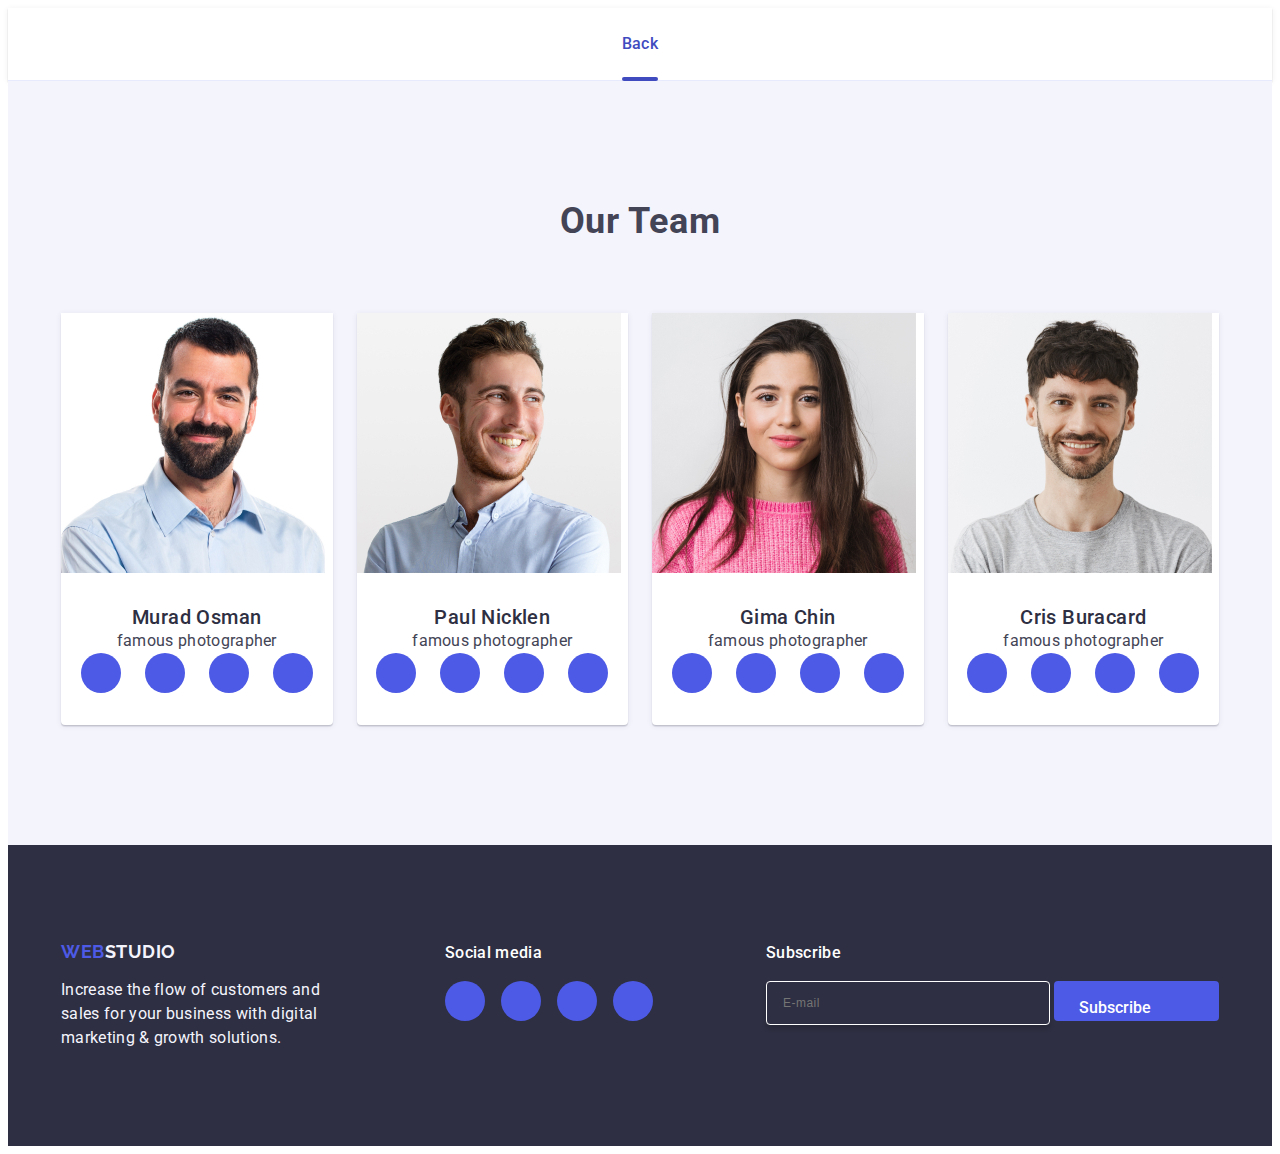
==== commit e7897f43: "s" ====
--- a/index1.html
+++ b/index1.html
@@ -258,118 +258,7 @@
 
 
 
-<section class="sectionforth">
-    <div class="container">
-        <h2 class="ourteam">Our Portfolio</h2>
-        <ul class="fifthscroll">
-            <li class="portfoliolist">
-                <div class="image-container">
-                    <img src="./images/images4.jpg" alt="Fifth" class="portfolio-images">
-                    <p class="paragraf-picture">
-                        14 Stylish and User-Friendly App Design Concepts · Task Manager App · Calorie Tracker
-                        App · Exotic Fruit Ecommerce App ·
-                        Cloud Storage App
-                    </p>
-                </div>
-
-                <div class="portfoliocontainer">
-
-                    <h3 class="portfoliotitle">Banking App</h3>
-                    <p class="firstparagraf">App</p>
-                </div>
-
-
-            </li>
-            <li class="portfoliolist">
-                <div class="image-container">
-                    <img src="./images/images5.jpg" alt="Sixth" class="portfolio-images">
-                    <p class="paragraf-picture">
-                        14 Stylish and User-Friendly App Design Concepts · Task Manager App · Calorie Tracker
-                        App · Exotic Fruit Ecommerce
-                        App ·
-                        Cloud Storage App
-                    </p>
-                </div>
-                <div class="portfoliocontainer">
-
-                    <h3 class="portfoliotitle">Cashless Payment</h3>
-                    <p class="firstparagraf">Marketing</p>
-                </div>
-
-            </li>
-            <li class="portfoliolist">
-                <div class="image-container">
-                    <img src="./images/images6.jpg" alt="Seventh" class="portfolio-images">
-                    <p class="paragraf-picture">
-                        14 Stylish and User-Friendly App Design Concepts · Task Manager App · Calorie Tracker
-                        App · Exotic Fruit Ecommerce
-                        App ·
-                        Cloud Storage App
-                    </p>
-                </div>
-                <div class="portfoliocontainer">
-
-                    <h3 class="portfoliotitle">Meditation App</h3>
-                    <p class="firstparagraf">App</p>
-                </div>
-
-            </li>
-            <li class="portfoliolist">
-                <div class="image-container">
-                    <img src="./images/images7.jpg" alt="Eighth" class="portfolio-images">
-                    <p class="paragraf-picture">
-                        14 Stylish and User-Friendly App Design Concepts · Task Manager App · Calorie Tracker
-                        App · Exotic Fruit Ecommerce
-                        App ·
-                        Cloud Storage App
-                    </p>
-                </div>
-                <div class="portfoliocontainer">
-
-                    <h3 class="portfoliotitle">Taxi Service</h3>
-                    <p class="firstparagraf">Marketing</p>
-                </div>
-
-            </li>
-            <li class="portfoliolist">
-                <div class="image-container">
-                    <img src="./images/images8.jpg" alt="Ninth" class="portfolio-images">
-                    <p class="paragraf-picture">
-                        14 Stylish and User-Friendly App Design Concepts · Task Manager App · Calorie Tracker
-                        App · Exotic Fruit Ecommerce
-                        App ·
-                        Cloud Storage App
-                    </p>
-                </div>
-                <div class="portfoliocontainer">
-
-                    <h3 class="portfoliotitle">Screen Illustrations</h3>
-                    <p class="firstparagraf">Design</p>
-                </div>
-
-            </li>
-            <li class="portfoliolist">
-                <div class="image-container">
-                    <img src="./images/images9.jpg" alt="Tenth" class="portfolio-images">
-                    <p class="paragraf-picture">
-                        14 Stylish and User-Friendly App Design Concepts · Task Manager App · Calorie Tracker
-                        App · Exotic Fruit Ecommerce
-                        App ·
-                        Cloud Storage App
-                    </p>
-                </div>
-                <div class="portfoliocontainer">
-
-                    <h3 class="portfoliotitle">Online Courses</h3>
-                    <p class="firstparagraf">Marketing</p>
-                </div>
-
-            </li>
-
-
-        </ul>
-    </div>
-</section>
+
 
 
 
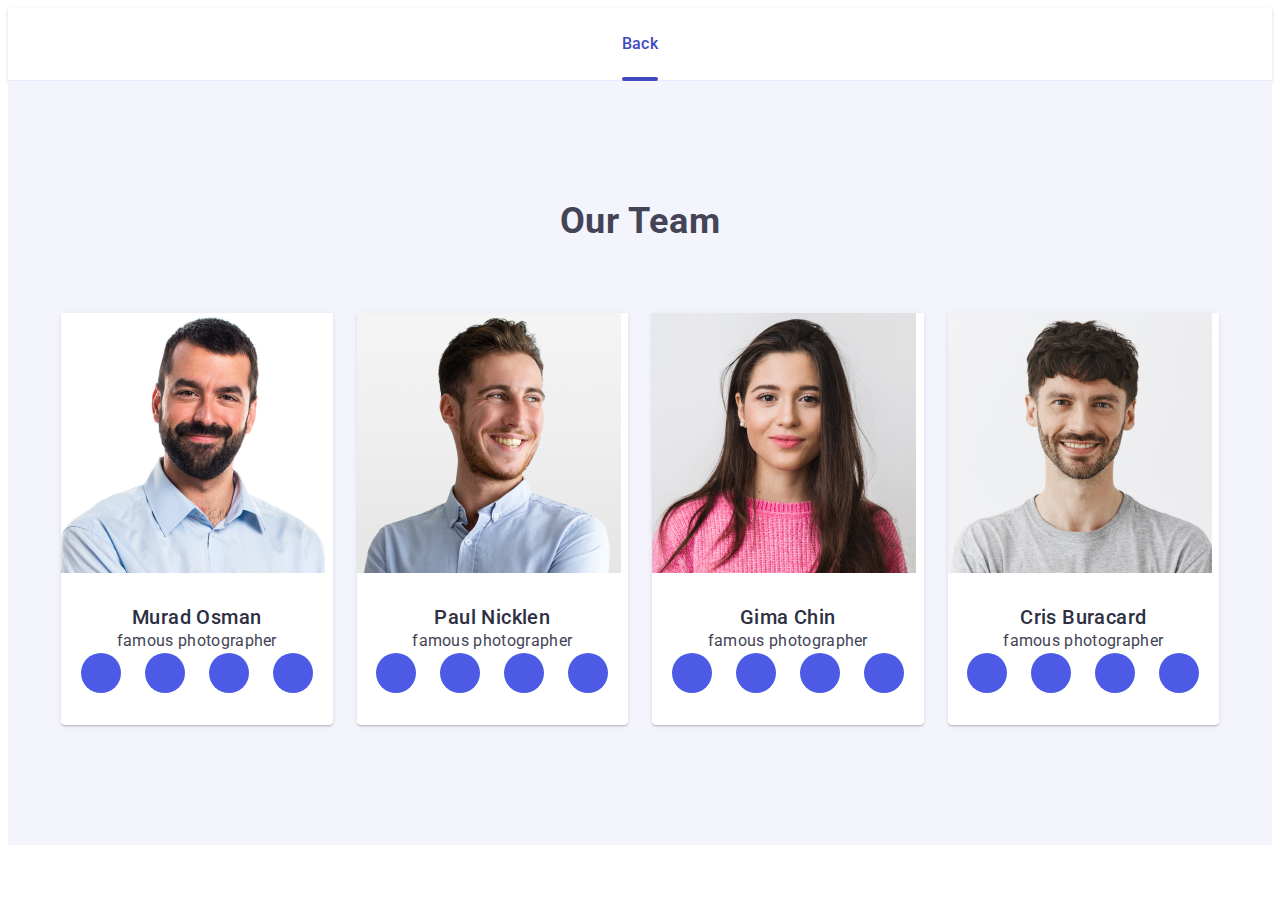
==== commit c7b90485: "h" ====
--- a/index1.html
+++ b/index1.html
@@ -264,76 +264,7 @@
 
 </main>
 <!-- Нижняя часть -->
-<footer class="footer">
-    <div class="footer-container container">
-        <div class="block-footer">
-            <a class="logo-type-second" href="./index.html">Web<span class="sppart-second">Studio</span></a>
-            <p class="footerparagraf">Increase the flow of customers and sales for your business with digital
-                marketing & growth
-                solutions.</p>
-        </div>
-        <div class="footer-social-media">
-            <p class="second-footer-paragraf">
-                Social media
-            </p>
-            <ul class="footer-social-networks">
-                <li class="footer-list">
-                    <a class="footer-link" href="">
-                        <svg class="footer-icons" width="24" height="24">
-                            <use href="./images/icons.svg#icon-instagram-2">
-
-                            </use>
-                        </svg>
-                    </a>
-                </li>
-                <li class="footer-list">
-                    <a class="footer-link" href="">
-                        <svg class="footer-icons" width="24" height="24">
-                            <use href="./images/icons.svg#icon-twitter-1">
-
-                            </use>
-                        </svg>
-                    </a>
-                </li>
-                <li class="footer-list">
-                    <a class="footer-link" href="">
-                        <svg class="footer-icons" width="24" height="24">
-                            <use href="./images/icons.svg#icon-facebook-1">
-
-                            </use>
-                        </svg>
-                    </a>
-                </li>
-                <li class="footer-list">
-                    <a class="footer-link" href="">
-                        <svg class="footer-icons" width="24" height="24">
-                            <use href="./images/icons.svg#icon-linkedin-1">
-
-                            </use>
-                        </svg>
-                    </a>
-                </li>
-            </ul>
-        </div>
-        <div class="container-form">
-            <p class="paragraf-form">Subscribe</p>
-            <form class="place-post" action="form">
-                <label class="sticker" for="e-mail">
-                    <input class="e-mail" name="post" type="email" id="e-mail" placeholder="E-mail">
-                </label>
-                <button class="subscribe-button" type="submit">
-                    Subscribe
-                    <svg class="subsribe-footer-icons" width="24" height="24">
-                        <use href="./images/icons.svg#icon-Frame-3">
-
-                        </use>
-                    </svg>
-                </button>
-            </form>
-        </div>
-    </div>
-
-</footer>
+
 <div class="container-modal-window">
     <div class="modal-window">
         <button type="button" class="window-cross" title="close">
